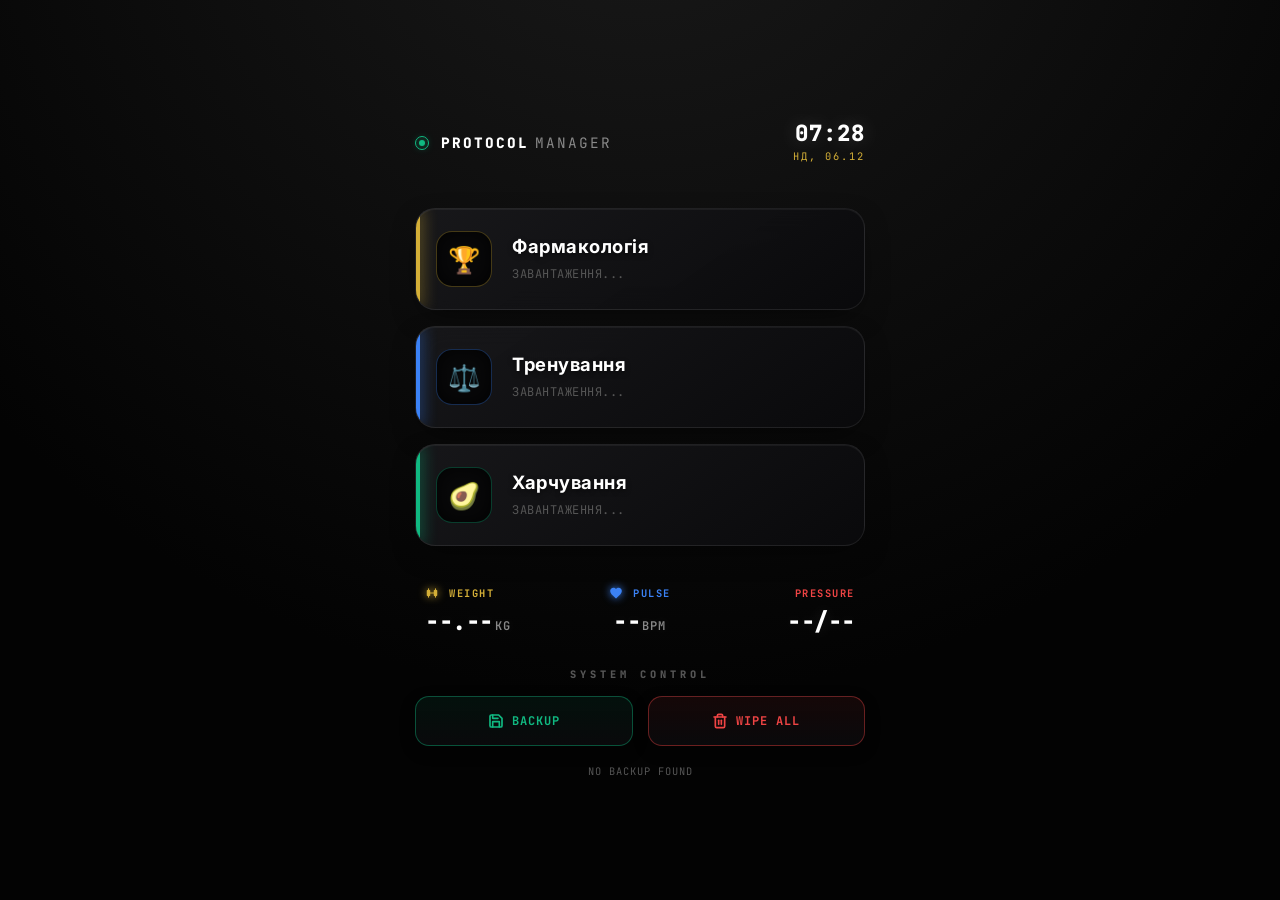
==== index.html @ d2112adf "Update index.html" ====
<!DOCTYPE html>
<html lang="uk">
<head>
    <meta charset="UTF-8">
    <meta name="viewport" content="width=device-width, initial-scale=1.0, maximum-scale=1.0, user-scalable=no">
    <title>PROTOCOL MANAGER</title>
    
    <meta name="apple-mobile-web-app-capable" content="yes">
    <meta name="apple-mobile-web-app-status-bar-style" content="black-translucent">
    
    <link rel="apple-touch-icon" href="icon.png">
    <link rel="manifest" href="manifest.json">
    
    <link rel="stylesheet" href="assets/style.css">

    <style>
        @import url('https://fonts.googleapis.com/css2?family=Inter:wght@400;500;600;700;800&family=JetBrains+Mono:wght@400;500;700;800&display=swap');

        /* РІДНІ СТИЛІ ХАБУ */
        :root { 
            --bg: #030303; 
            --card-bg: rgba(18, 18, 20, 0.8); 
            --border: rgba(255, 255, 255, 0.08); 
            --gold: #d4af37; 
            --blue: #3b82f6; 
            --green: #10b981; 
            --red: #ef4444;
            --text-main: #ffffff; 
            --text-dim: #888888; 
            --text-dark: #555555;
        }
        
        * { box-sizing: border-box; -webkit-user-select: none; user-select: none; -webkit-tap-highlight-color: transparent; }

        body { 
            background-color: var(--bg);
            background-image: 
                radial-gradient(circle at 50% -20%, #1a1a1a 0%, #030303 70%),
                linear-gradient(rgba(255,255,255,0.015) 1px, transparent 1px),
                linear-gradient(90deg, rgba(255,255,255,0.015) 1px, transparent 1px);
            background-size: 100% 100%, 25px 25px, 25px 25px;
            background-position: center top;
            color: var(--text-main); 
            font-family: 'Inter', -apple-system, sans-serif;
            margin: 0; padding: 20px 15px; 
            min-height: 100vh; 
            display: flex; flex-direction: column; align-items: center; justify-content: center;
            overflow-x: hidden;
            -webkit-font-smoothing: antialiased; 
            -moz-osx-font-smoothing: grayscale;
        }

        .hub-container { 
            width: 100%; max-width: 450px; 
            display: flex; flex-direction: column;
            margin: auto 0; 
        }
        
        header { 
            display: flex; justify-content: space-between; align-items: center;
            width: 100%; padding-bottom: 10px; margin-bottom: 35px;
            animation: slideDown 0.6s cubic-bezier(0.2, 0.8, 0.2, 1);
        }

        .sys-status-left { display: flex; align-items: center; gap: 12px; }

        .status-indicator { position: relative; display: flex; align-items: center; justify-content: center; width: 14px; height: 14px; }
        .status-dot { width: 6px; height: 6px; background-color: var(--green); border-radius: 50%; box-shadow: 0 0 8px var(--green); position: relative; z-index: 2; }
        .status-ring { position: absolute; width: 100%; height: 100%; border: 1px solid var(--green); border-radius: 50%; animation: radarPulse 2.5s infinite cubic-bezier(0.25, 1, 0.5, 1); }

        .brand-title { font-family: 'JetBrains Mono', monospace; font-size: 0.9rem; color: #fff; letter-spacing: 2px; font-weight: 800; text-transform: uppercase; display: flex; align-items: center; }
        .brand-title span { font-weight: 400; color: var(--text-dim); margin-left: 6px; }

        .sys-status-right { text-align: right; font-family: 'JetBrains Mono', monospace; }
        .sys-time { font-size: 1.4rem; font-weight: 800; color: #fff; letter-spacing: 1px; line-height: 1; text-shadow: 0 0 20px rgba(255,255,255,0.2); }
        .sys-date { font-size: 0.65rem; color: var(--gold); letter-spacing: 2px; text-transform: uppercase; margin-top: 5px; }

        .nav-grid { display: flex; flex-direction: column; gap: 16px; width: 100%; }
        
        .smart-card {
            background: linear-gradient(145deg, rgba(25, 25, 28, 0.9) 0%, rgba(10, 10, 12, 0.95) 100%);
            backdrop-filter: blur(12px); -webkit-backdrop-filter: blur(12px);
            border: 1px solid var(--border); border-radius: 20px; padding: 22px 20px;
            text-decoration: none; display: flex; align-items: center; gap: 20px;
            position: relative; overflow: hidden;
            transition: transform 0.2s cubic-bezier(0.4, 0, 0.2, 1), box-shadow 0.3s ease, border-color 0.3s ease;
            animation: fadeInUp 0.6s ease backwards;
            box-shadow: 0 10px 30px -10px rgba(0,0,0,0.6), inset 0 1px 0 rgba(255,255,255,0.05);
        }

        .smart-card::before { content: ''; position: absolute; top: 0; left: 0; width: 4px; height: 100%; background: #333; transition: 0.3s; }
        .card-pharm::before { background: var(--gold); box-shadow: 0 0 15px var(--gold); }
        .card-train::before { background: var(--blue); box-shadow: 0 0 15px var(--blue); }
        .card-nutri::before { background: var(--green); box-shadow: 0 0 15px var(--green); }

        .smart-card:nth-child(1) { animation-delay: 0.1s; }
        .smart-card:nth-child(2) { animation-delay: 0.2s; }
        .smart-card:nth-child(3) { animation-delay: 0.3s; }

        .icon-box { 
            width: 56px; height: 56px; border-radius: 16px; flex-shrink: 0;
            display: flex; align-items: center; justify-content: center; 
            font-size: 26px; border: 1px solid rgba(255,255,255,0.08);
            transition: all 0.3s ease; box-shadow: inset 0 0 20px rgba(0,0,0,0.8); background: rgba(0,0,0,0.6);
        }
        
        .card-pharm .icon-box { color: var(--gold); border-color: rgba(212,175,55,0.3); }
        .card-train .icon-box { color: var(--blue); border-color: rgba(59,130,246,0.3); }
        .card-nutri .icon-box { color: var(--green); border-color: rgba(16,185,129,0.3); }

        @media (hover: hover) {
            .card-pharm:hover { background: linear-gradient(145deg, rgba(212,175,55,0.15) 0%, rgba(10,10,12,0.95) 100%); border-color: rgba(212,175,55,0.4); transform: translateY(-3px); box-shadow: 0 12px 35px rgba(212,175,55,0.15); }
            .card-train:hover { background: linear-gradient(145deg, rgba(59,130,246,0.15) 0%, rgba(10,10,12,0.95) 100%); border-color: rgba(59,130,246,0.4); transform: translateY(-3px); box-shadow: 0 12px 35px rgba(59,130,246,0.15); }
            .card-nutri:hover { background: linear-gradient(145deg, rgba(16,185,129,0.15) 0%, rgba(10,10,12,0.95) 100%); border-color: rgba(16,185,129,0.4); transform: translateY(-3px); box-shadow: 0 12px 35px rgba(16,185,129,0.15); }
        }
        
        .card-pharm:active { background: linear-gradient(145deg, rgba(212,175,55,0.2) 0%, rgba(20,20,22,0.95) 100%); border-color: var(--gold); transform: scale(0.96); transition: transform 0.05s ease; }
        .card-train:active { background: linear-gradient(145deg, rgba(59,130,246,0.2) 0%, rgba(20,20,22,0.95) 100%); border-color: var(--blue); transform: scale(0.96); transition: transform 0.05s ease; }
        .card-nutri:active { background: linear-gradient(145deg, rgba(16,185,129,0.2) 0%, rgba(20,20,22,0.95) 100%); border-color: var(--green); transform: scale(0.96); transition: transform 0.05s ease; }
        .smart-card:active .icon-box { transform: scale(0.9) rotate(-5deg); box-shadow: 0 0 20px currentColor; }
        
        .info { flex-grow: 1; }
        .info h3 { margin: 0; font-size: 1.15rem; color: #fff; letter-spacing: 0.5px; font-weight: 700; text-shadow: 0 2px 5px rgba(0,0,0,0.5); }
        
        .info-data { margin-top: 8px; font-family: 'JetBrains Mono', monospace; font-size: 0.75rem; color: var(--text-dim); letter-spacing: 0.5px; line-height: 1.5; display: flex; flex-direction: column; gap: 5px; }
        .data-row { display: flex; align-items: center; gap: 8px; }
        .data-hl { color: #fff; font-weight: 700; }
        .data-lbl { color: var(--text-dark); }

        .bottom-wrapper { margin-top: 40px; width: 100%; animation: fadeIn 1s ease 0.5s backwards; }

        .vitals-strip { display: flex; justify-content: space-between; margin-bottom: 30px; padding: 0 10px; }
        .v-item { display: flex; flex-direction: column; gap: 4px; position: relative; z-index: 2; }
        .v-item.right { text-align: right; align-items: flex-end; }
        
        .v-label { font-family: 'JetBrains Mono', monospace; font-size: 0.65rem; color: var(--text-dim); letter-spacing: 1.5px; font-weight: 700; display: flex; align-items: center; gap: 6px; }
        
        .ecg-svg { width: 32px; height: 12px; stroke: var(--red); fill: none; stroke-width: 2.5; stroke-linecap: round; stroke-linejoin: round; filter: drop-shadow(0 0 4px rgba(239,68,68,0.6)); }
        .ecg-line { stroke-dasharray: 90; stroke-dashoffset: 90; animation: ecgDraw 2s infinite linear; }

        .v-val { font-family: 'JetBrains Mono', monospace; font-size: 1.5rem; color: #fff; font-weight: 800; letter-spacing: -0.5px; text-shadow: 0 0 15px rgba(255,255,255,0.15); margin-top: 2px; }
        .v-val span { font-size: 0.75rem; color: var(--text-dim); font-weight: 600; letter-spacing: 1px; margin-left: 2px;}

        .sys-control-title { text-align: center; color: #555; font-family: 'JetBrains Mono', monospace; font-size: 0.65rem; letter-spacing: 4px; margin-bottom: 15px; font-weight: 800; }

        .controls-grid { display: grid; grid-template-columns: 1fr 1fr; gap: 15px; }
        
        .ctrl-btn {
            background: linear-gradient(to bottom, rgba(25, 25, 28, 0.9), rgba(15, 15, 17, 0.95)); 
            border: 1px solid rgba(255,255,255,0.05); padding: 16px; border-radius: 14px;
            font-size: 0.75rem; cursor: pointer; font-family: 'JetBrains Mono', monospace; font-weight: 700;
            transition: all 0.2s cubic-bezier(0.4, 0, 0.2, 1); display: flex; align-items: center; justify-content: center; gap: 8px;
            letter-spacing: 1px; box-shadow: 0 5px 15px rgba(0,0,0,0.3);
        }

        /* Чіткі контури для кнопок Хабу на мобільних пристроях */
        .btn-save { 
            color: var(--green); 
            border-color: rgba(16, 185, 129, 0.4); /* Більш яскрава рамка */
            background: linear-gradient(to bottom, rgba(16, 185, 129, 0.08), rgba(10, 10, 12, 0.95)); 
        }
        .btn-reset { 
            color: var(--red); 
            border-color: rgba(239, 68, 68, 0.4); 
            background: linear-gradient(to bottom, rgba(239, 68, 68, 0.08), rgba(10, 10, 12, 0.95)); 
        }
        @media (hover: hover) {
            .btn-save:hover { border-color: var(--green); background: linear-gradient(to bottom, rgba(16, 185, 129, 0.15), rgba(15, 15, 17, 0.95)); box-shadow: 0 5px 20px rgba(16, 185, 129, 0.2); }
            .btn-reset:hover { border-color: var(--red); background: linear-gradient(to bottom, rgba(239, 68, 68, 0.15), rgba(15, 15, 17, 0.95)); box-shadow: 0 5px 20px rgba(239, 68, 68, 0.2); }
        }
        
        .btn-save:active { border-color: var(--green); background: rgba(16, 185, 129, 0.2); transform: scale(0.93); transition: transform 0.05s ease; }
        .btn-reset:active { border-color: var(--red); background: rgba(239, 68, 68, 0.2); transform: scale(0.93); transition: transform 0.05s ease; }

        .last-backup { margin-top: 18px; text-align: center; font-family: 'JetBrains Mono', monospace; font-size: 0.65rem; color: var(--text-dark); letter-spacing: 1px; }

        /* ВІЗУАЛЬНІ АНІМАЦІЇ ДЛЯ ХАБУ */
        @keyframes ecgDraw { 0% { stroke-dashoffset: 90; } 40% { stroke-dashoffset: 0; } 100% { stroke-dashoffset: -90; } }
        @keyframes radarPulse { 0% { transform: scale(0.5); opacity: 1; } 100% { transform: scale(2.5); opacity: 0; } }
        @keyframes slideDown { from { transform: translateY(-15px); opacity: 0; } to { transform: translateY(0); opacity: 1; } }
        @keyframes fadeInUp { from { transform: translateY(20px); opacity: 0; } to { transform: translateY(0); opacity: 1; } }
        @keyframes fadeIn { from { opacity: 0; } to { opacity: 1; } }
        @keyframes pulseBeat { 0% { transform: scale(0.8); opacity: 0.8; } 50% { transform: scale(1.1); opacity: 1; } 100% { transform: scale(0.8); opacity: 0.8; } }
        @keyframes levitate { 0%, 100% { transform: translateY(0); } 50% { transform: translateY(-3px); } }
        
        .anim-heart { animation: pulseBeat 1.2s infinite cubic-bezier(0.2, 0.8, 0.2, 1); transform-origin: center; }
        .anim-weight { animation: levitate 2s infinite ease-in-out; }
        
        /* Приховуємо глобальне меню (зірку) на головній сторінці */
        #sys-fab { display: none !important; }

        
    </style>
</head>
<body ontouchstart="">
    <div class="hub-container">
        
        <header>
            <div class="sys-status-left">
                <div class="status-indicator">
                    <div class="status-ring"></div>
                    <div class="status-dot"></div>
                </div>
                <div class="brand-title">PROTOCOL<span>MANAGER</span></div>
            </div>
            <div class="sys-status-right">
                <div class="sys-time" id="clock-time">00:00</div>
                <div class="sys-date" id="clock-date">-- --</div>
            </div>
        </header>

        <div class="nav-grid">
            <a href="pharm.html" class="smart-card card-pharm">
                <div class="icon-box">🏆</div>
                <div class="info">
                    <h3>Фармакологія</h3>
                    <div class="info-data" id="data-pharm">
                        <span class="data-lbl">ЗАВАНТАЖЕННЯ...</span>
                    </div>
                </div>
            </a>
            
            <a href="training.html" class="smart-card card-train">
                <div class="icon-box">⚖️</div>
                <div class="info">
                    <h3>Тренування</h3>
                    <div class="info-data" id="data-train">
                        <span class="data-lbl">ЗАВАНТАЖЕННЯ...</span>
                    </div>
                </div>
            </a>
            
            <a href="nutrition.html" class="smart-card card-nutri">
                <div class="icon-box">🥑</div>
                <div class="info">
                    <h3>Харчування</h3>
                    <div class="info-data" id="data-nutri">
                        <span class="data-lbl">ЗАВАНТАЖЕННЯ...</span>
                    </div>
                </div>
            </a>
        </div>
        
        <div class="bottom-wrapper">
            
            <div class="vitals-strip" style="display: grid; grid-template-columns: 1fr 1fr 1fr; align-items: end;">
                <div class="v-item" style="text-align: left; align-items: flex-start;">
                    <span class="v-label" style="color: var(--gold);">
                        <svg viewBox="0 0 24 24" width="14" height="14" stroke="currentColor" stroke-width="2" fill="none" class="anim-weight" style="margin-right: 4px; filter: drop-shadow(0 0 4px var(--gold));">
                            <path d="M6 5v14M18 5v14M4 8h4v8H4zM16 8h4v8h-4zM8 12h8" stroke-linecap="round" stroke-linejoin="round"/>
                        </svg>
                        WEIGHT
                    </span>
                    <span class="v-val" id="vital-weight">--.--<span>KG</span></span>
                </div>
                
                <div class="v-item" style="text-align: center; align-items: center;">
                    <span class="v-label" style="color: var(--blue);">
                        <svg viewBox="0 0 24 24" width="14" height="14" fill="currentColor" class="anim-heart" style="margin-right: 4px; filter: drop-shadow(0 0 4px var(--blue));">
                            <path d="M12 21.35l-1.45-1.32C5.4 15.36 2 12.28 2 8.5 2 5.42 4.42 3 7.5 3c1.74 0 3.41.81 4.5 2.09C13.09 3.81 14.76 3 16.5 3 19.58 3 22 5.42 22 8.5c0 3.78-3.4 6.86-8.55 11.54L12 21.35z"/>
                        </svg>
                        PULSE
                    </span>
                    <span class="v-val" id="vital-hr">--<span>BPM</span></span>
                </div>

                <div class="v-item right" style="text-align: right; align-items: flex-end;">
                    <span class="v-label" style="color: var(--red);">
                        <svg viewBox="0 0 50 20" class="ecg-svg" style="width: 24px; height: 10px; margin-right: 4px;">
                            <path class="ecg-line" d="M 0,10 L 12,10 L 16,3 L 22,17 L 26,10 L 50,10" />
                        </svg>
                        PRESSURE
                    </span>
                    <span class="v-val" id="vital-bp">--/--</span>
                </div>
            </div>

            <div class="sys-control-title">SYSTEM CONTROL</div>

            <div class="controls-grid">
                <button onclick="CreateRestorePoint()" class="ctrl-btn btn-save">
                    <svg width="16" height="16" viewBox="0 0 24 24" fill="none" stroke="currentColor" stroke-width="2.5" stroke-linecap="round" stroke-linejoin="round"><path d="M19 21H5a2 2 0 0 1-2-2V5a2 2 0 0 1 2-2h11l5 5v11a2 2 0 0 1-2 2z"></path><polyline points="17 21 17 13 7 13 7 21"></polyline><polyline points="7 3 7 8 15 8"></polyline></svg>
                    BACKUP
                </button>
                <button onclick="SystemReset()" class="ctrl-btn btn-reset">
                    <svg width="16" height="16" viewBox="0 0 24 24" fill="none" stroke="currentColor" stroke-width="2.5" stroke-linecap="round" stroke-linejoin="round"><path d="M3 6h18"></path><path d="M19 6v14a2 2 0 0 1-2 2H7a2 2 0 0 1-2-2V6m3 0V4a2 2 0 0 1 2-2h4a2 2 0 0 1 2 2v2"></path><line x1="10" y1="11" x2="10" y2="17"></line><line x1="14" y1="11" x2="14" y2="17"></line></svg>
                    WIPE ALL
                </button>
            </div>
            
            <div id="last-backup" class="last-backup">NO BACKUP FOUND</div>
        </div>
    </div>

    <script src="assets/js/utils.js"></script>
    <script src="assets/js/common.js"></script>

<script>
        function updateClock() {
            const now = new Date();
            document.getElementById('clock-time').innerText = now.toLocaleTimeString('uk-UA', {hour:'2-digit', minute:'2-digit'});
            document.getElementById('clock-date').innerText = now.toLocaleDateString('uk-UA', {weekday:'short', day:'2-digit', month:'2-digit'});
        }
        setInterval(updateClock, 1000); 

        function getDayMacros(day, bank) {
            let p=0, f=0, c=0, kcal=0;
            if (day && day.meals) {
                day.meals.forEach(m => {
                    if (m.foods) {
                        m.foods.forEach(item => {
                            const ref = bank[item.n];
                            if (ref) {
                                const ratio = ref.unit ? parseFloat(item.w) : parseFloat(item.w) / 100;
                                p += (parseFloat(ref.p)||0) * ratio; f += (parseFloat(ref.f)||0) * ratio;
                                c += (parseFloat(ref.c)||0) * ratio; kcal += (parseFloat(ref.k)||0) * ratio;
                            } else {
                                p += parseFloat(item.p)||0; f += parseFloat(item.f)||0; c += parseFloat(item.c)||0; kcal += parseFloat(item.k)||0;
                            }
                        });
                    }
                });
            }
            return { p: Math.round(p), f: Math.round(f), c: Math.round(c), kcal: Math.round(kcal) };
        }

        async function populateSmartCards() {
            // ДОДАНО: Спочатку підключаємося до нової бази IndexedDB
            if (typeof Utils.initDB === 'function') await Utils.initDB();

            // 1. Фармакологія
            try {
                // ВИПРАВЛЕНО: Використовуємо loadAsync замість load
                const ph = (typeof Utils.loadAsync === 'function') ? await Utils.loadAsync('gold_protocol', null) : Utils.load('gold_protocol', null);
                const el = document.getElementById('data-pharm');
                if (ph && ph.schedule && ph.startDate) {
                    const startDate = new Date(ph.startDate); const now = new Date();
                    const day = startDate.getDay(); const diff = startDate.getDate() - day + (day === 0 ? -6 : 1);
                    const startMonday = new Date(startDate.setDate(diff)); startMonday.setHours(0,0,0,0);
                    const diffTime = now.getTime() - startMonday.getTime();
                    let currentWeek = Math.floor(diffTime / (1000 * 60 * 60 * 24 * 7)) + 1;
                    const maxW = Math.max(...Object.keys(ph.schedule).map(Number));
                    if (currentWeek < 1) currentWeek = 1; if (currentWeek > maxW) currentWeek = maxW;
                    let phaseTitle = "Курс";
                    if (ph.phases) {
                        const currentPhase = ph.phases.find(p => p.weeks.includes(currentWeek));
                        if (currentPhase) phaseTitle = currentPhase.title;
                    }
                    if(el) el.innerHTML = `<div class="data-row"><span class="data-lbl">ФАЗА:</span> <span class="data-hl" style="color:var(--gold)">${phaseTitle.toUpperCase()}</span></div><div class="data-row"><span class="data-lbl">ТИЖДЕНЬ:</span> <span class="data-hl">${currentWeek}</span></div>`;
                } else if (el) {
                    el.innerHTML = `<span class="data-lbl">НЕМАЄ ДАНИХ</span>`;
                }
            } catch(e){ console.error(e); }

            // 2. Життєві показники (залишається як було, бо GlobalVitals працює з LocalStorage)
            try {
                const vitalsData = await GlobalVitals.getAll();
                if (vitalsData && Object.keys(vitalsData).length > 0) {
                    let latestW = "--.--<span>KG</span>", latestBP = "--/--", latestHR = "--";
                    const dates = Object.keys(vitalsData).sort((a, b) => new Date(b) - new Date(a));
                    for (let d of dates) {
                        const v = vitalsData[d];
                        if (v.w && latestW.includes("--")) latestW = v.w + "<span>KG</span>";
                        if (v.bp && latestBP === "--/--") latestBP = v.bp;
                        if (v.hr && latestHR === "--") latestHR = v.hr;
                        if (!latestW.includes("--") && latestBP !== "--/--" && latestHR !== "--") break;
                    }
                    const weightEl = document.getElementById('vital-weight');
                    const bpEl = document.getElementById('vital-bp');
                    const hrEl = document.getElementById('vital-hr');
                    if (weightEl) weightEl.innerHTML = latestW;
                    if (bpEl) bpEl.innerHTML = latestBP;
                    if (hrEl && latestHR !== "--") hrEl.innerHTML = latestHR + "<span>BPM</span>";
                }
            } catch(e) { console.error(e); }

            // 3. Тренування
            try {
                // ВИПРАВЛЕНО: Використовуємо loadAsync замість load
                const tr = (typeof Utils.loadAsync === 'function') ? await Utils.loadAsync('training_protocol', null) : Utils.load('training_protocol', null);
                const el = document.getElementById('data-train');
                if (tr && tr.weeks && tr.weeks.length > 0) {
                    const lastWeek = tr.weeks[tr.weeks.length - 1]; 
                    const progName = tr.currentProgram === 'arms' ? 'РУКИ' : 'ЗБАЛАНСОВАНА';
                    const typeName = lastWeek.type === 'mass' ? 'МАСА' : 'СУШКА';
                    if(el) el.innerHTML = `<div class="data-row"><span class="data-lbl">ПЛАН:</span> <span class="data-hl" style="color:var(--blue)">${progName}</span></div><div class="data-row"><span class="data-lbl">ЕТАП:</span> <span class="data-hl">${typeName} (W${lastWeek.num})</span></div>`;
                } else if (el) {
                    el.innerHTML = `<span class="data-lbl">НЕМАЄ ДАНИХ</span>`;
                }
            } catch(e){}

            // 4. Харчування
            try {
                // ВИПРАВЛЕНО: Використовуємо loadAsync замість load
                const nu = (typeof Utils.loadAsync === 'function') ? await Utils.loadAsync('protocol_sys_plus_days', null) : Utils.load('protocol_sys_plus_days', null);
                const el = document.getElementById('data-nutri');
                if (nu && nu.days && nu.days.length > 0) {
                    const bank = nu.bank || {}; 
                    let htmlContent = '';
                    
                    let trainDay = null;
                    let restDay = null;

                    if (nu.hub) {
                        trainDay = nu.days.find(d => d.id === nu.hub.train);
                        restDay = nu.days.find(d => d.id === nu.hub.rest);
                    }

                    if (!trainDay && (!nu.hub || !nu.hub.train)) {
                        const findDay = (keywords) => nu.days.find(d => keywords.some(kw => d.name.toLowerCase().includes(kw)));
                        trainDay = findDay(['трен', 'train', 'робоч', 'важк']) || nu.days[0];
                    }
                    if (!restDay && (!nu.hub || !nu.hub.rest)) {
                        const findDay = (keywords) => nu.days.find(d => keywords.some(kw => d.name.toLowerCase().includes(kw)));
                        restDay = findDay(['відпоч', 'рест', 'rest', 'off', 'вихідн']) || (nu.days.length > 1 ? nu.days[1] : null);
                        
                        if (restDay && trainDay && trainDay.id === restDay.id && nu.days.length > 1) {
                            restDay = nu.days.find(d => d.id !== trainDay.id);
                        }
                    }

                    if (trainDay) {
                        const d1 = getDayMacros(trainDay, bank);
                        if(d1.kcal > 0) htmlContent += `<div class="data-row"><span class="data-lbl" style="color:var(--green)">[T]</span> <span class="data-hl">${d1.kcal}</span> <span class="data-lbl">KCAL</span> <span class="data-lbl" style="margin-left:auto">Б${d1.p} Ж${d1.f} В${d1.c}</span></div>`;
                    }
                    if (restDay) {
                        const d2 = getDayMacros(restDay, bank);
                        if(d2.kcal > 0) htmlContent += `<div class="data-row"><span class="data-lbl" style="color:var(--green)">[R]</span> <span class="data-hl">${d2.kcal}</span> <span class="data-lbl">KCAL</span> <span class="data-lbl" style="margin-left:auto">Б${d2.p} Ж${d2.f} В${d2.c}</span></div>`;
                    }
                    
                    if(el) {
                        if (htmlContent !== '') el.innerHTML = htmlContent;
                        else el.innerHTML = `<span class="data-lbl">РАЦІОН ПОРОЖНІЙ</span>`;
                    }
                } else if (el) {
                    el.innerHTML = `<span class="data-lbl">НЕМАЄ ДАНИХ</span>`;
                }
            } catch(e){ console.error(e); }
        }

        // Список ключів для повного бекапу системи
        const APP_KEYS = ['gold_protocol', 'training_protocol', 'protocol_sys_plus_days', 'protocol_global_vitals'];

        async function CreateRestorePoint() {
            const msg = `Створити ФІЗИЧНУ резервну копію (Export)?<br><br>
                         <span style="display:block; border-left: 2px solid var(--gold); padding-left: 10px; margin-top: 10px; text-align: left; font-size: 0.85rem; color: var(--text-dim);">
                            Усі дані (тренування, фарма, харчування, вітали) будуть зібрані в один файл.
                         </span>`;
            const confirmed = await Modal.confirm(msg, "ЕКСПОРТ БАЗИ ДАНИХ", "gold");
            if(!confirmed) return; 

            let fullBackup = {
                timestamp: new Date().toISOString(),
                device_info: navigator.userAgent,
                data: {}
            };

            let hasData = false;

            // Підключаємося до бази перед зчитуванням
            if (typeof Utils.initDB === 'function') await Utils.initDB();

            for (const k of APP_KEYS) {
                        if (imported.data[k]) {
                            // КРИТИЧНИЙ ФІКС: Вітали завжди повертаємо в швидкий LocalStorage
                            if (k === 'protocol_global_vitals') {
                                Utils.save(k, imported.data[k]);
                            } 
                            // Все інше (важкі масиви) - в IndexedDB
                            else if (typeof Utils.saveAsync === 'function') {
                                await Utils.saveAsync(k, imported.data[k]);
                            } else {
                                Utils.save(k, imported.data[k]); 
                            }
                        }
                    }

            if(!hasData) {
                await Modal.alert("Система порожня. Немає даних для експорту.", "ПОМИЛКА", "gold");
                return;
            }

            const dateStr = new Date().toLocaleDateString('uk-UA').replace(/\./g, '_');
            const filename = `PROTOCOL_OS_FULL_BACKUP_${dateStr}.json`;

            const blob = new Blob([JSON.stringify(fullBackup, null, 2)], { type: 'application/json' });
            const url = URL.createObjectURL(blob);
            const a = document.createElement('a');
            a.style.display = 'none';
            a.href = url; a.download = filename; 
            document.body.appendChild(a);
            a.click();
            
            setTimeout(() => {
                document.body.removeChild(a);
                URL.revokeObjectURL(url);
            }, 150);

            localStorage.setItem('backup_timestamp', new Date().toLocaleString('uk-UA'));
            updateBackupLabel();
            
            await Modal.alert("Бекап створено успішно!", "ГОТОВО", "green");
        }

        async function HandleRestore(inputElement) {
            const file = inputElement.files[0];
            if (!file) return;
            const reader = new FileReader();
            reader.onload = async (event) => {
                try {
                    const imported = JSON.parse(event.target.result);
                    if (!imported.data) throw new Error("Невірний формат бекапу.");
                    
                    if (typeof Utils.initDB === 'function') await Utils.initDB();
                    
                    for (const k of APP_KEYS) {
                        if (imported.data[k]) {
                            // КРИТИЧНИЙ ФІКС: Пишемо асинхронно у правильне сховище
                            if (typeof Utils.saveAsync === 'function') {
                                await Utils.saveAsync(k, imported.data[k]);
                            } else {
                                Utils.save(k, imported.data[k]); 
                            }
                        }
                    }
                    await Modal.alert("Дані успішно відновлені!", "ВІДНОВЛЕНО", "green");
                    location.reload();
                } catch (err) {
                    await Modal.alert("Помилка файлу: " + err.message, "ПОМИЛКА", "red");
                }
            };
            reader.readAsText(file);
            inputElement.value = ''; 
        }

        async function SystemReset() {
            const promptText = `
                <div style="margin-bottom: 18px; font-weight: 500; font-size: 1.05rem;">Оберіть дію:</div>
                <div style="display: flex; flex-direction: column; gap: 10px;">
                    <button onclick="document.getElementById('sys-restore-file').click(); Modal.handleCancel();" style="background: rgba(212,175,55,0.1); border: 1px solid var(--gold); color: var(--gold); padding: 12px; border-radius: 8px; font-weight: 800; cursor: pointer; text-transform: uppercase;">📥 ІМПОРТ З ФАЙЛУ (.json)</button>
                    <button onclick="Modal.handleOK()" style="background: rgba(239,68,68,0.1); border: 1px solid var(--red); color: var(--red); padding: 12px; border-radius: 8px; font-weight: 800; cursor: pointer; text-transform: uppercase;">🗑 ВИДАЛИТИ ВСІ ДАНІ</button>
                </div>
            `;
            
            const confirmedWipe = await Modal.confirm(promptText, "СИСТЕМНИЙ ЗАПИТ", "red");
            
            if (confirmedWipe) {
                if (await Modal.confirm("ОСТАТОЧНЕ ВИДАЛЕННЯ.<br><br><span style='color:var(--red); font-weight:bold'>Це неможливо скасувати.</span><br>Ви впевнені?", "⚠ WIPE ALL ⚠", "red")) {
                    FullWipe();
                }
            }
        }

        async function FullWipe() { 
            localStorage.clear(); 
            // Видаляємо всі бази даних (і нову загальну, і стару для фото)
            try { indexedDB.deleteDatabase('ProtocolCoreDB'); } catch(e) {} 
            try { indexedDB.deleteDatabase('GoldProtocolDB'); } catch(e) {}
            location.reload(); 
        }
        window.onload = () => {
            updateClock();
            updateBackupLabel();
            populateSmartCards(); 
        };
    </script>
    <input type="file" id="sys-restore-file" accept=".json" style="display:none" onchange="HandleRestore(this)">
</body>
</html>
---- assets/style.css ----
/* =========================================
   PROTOCOL OS - GLOBAL STYLES
   ========================================= */

@import url('https://fonts.googleapis.com/css2?family=Inter:wght@400;500;600;700;800&family=JetBrains+Mono:wght@400;500;700;800&display=swap');

:root { 
    --bg: #030303; 
    --card-bg: rgba(18, 18, 20, 0.8); 
    --border: rgba(255, 255, 255, 0.08); 
    --gold: #d4af37; 
    --blue: #3b82f6; 
    --green: #10b981; 
    --red: #ef4444;
    --text-main: #ffffff; 
    --text-dim: #888888; 
    --text-dark: #555555;
    --theme: var(--gold); /* Запасний колір, якщо не вказано */
}

* { 
    box-sizing: border-box; 
    -webkit-user-select: none; 
    -moz-user-select: none; 
    user-select: none; 
    -webkit-tap-highlight-color: transparent; 
    outline: none; 
}

input, textarea, [contenteditable] {
    -webkit-user-select: text;
    -moz-user-select: text;
    user-select: text;
    cursor: text;
}

/* ГЛОБАЛЬНИЙ ФОН (Кіберпанк-сітка) */
body { 
    background-color: var(--bg);
    background-image: 
        radial-gradient(circle at 50% -20%, #1a1a1a 0%, #030303 70%),
        linear-gradient(rgba(255,255,255,0.015) 1px, transparent 1px),
        linear-gradient(90deg, rgba(255,255,255,0.015) 1px, transparent 1px);
    background-size: 100% 100%, 25px 25px, 25px 25px;
    background-position: center top;
    background-attachment: fixed;
    color: var(--text-main); 
    font-family: 'Inter', -apple-system, sans-serif;
    margin: 0; padding: 0; 
    min-height: 100vh; /* Фолбек для старих браузерів */
    min-height: 100dvh; /* ВАЖЛИВО: Динамічна висота для iOS */
    overflow-x: hidden; 
    -webkit-font-smoothing: antialiased; 
    -moz-osx-font-smoothing: grayscale;
}

/* Скролбар */
::-webkit-scrollbar { width: 6px; height: 6px; }
::-webkit-scrollbar-track { background: var(--bg); }
::-webkit-scrollbar-thumb { background: #333; border-radius: 3px; }
::-webkit-scrollbar-thumb:hover { background: var(--theme); }

/* =========================================
   GLOBAL SYSTEM MENU (FAB)
   ========================================= */
#sys-fab {
    position: fixed; bottom: 90px; right: 20px;
    width: 50px; height: 50px; background: rgba(15, 15, 15, 0.8);
    border: 1px solid rgba(255,255,255,0.1); border-radius: 50%;
    color: #fff; display: flex; align-items: center; justify-content: center;
    font-size: 30px; cursor: pointer; z-index: 9000;
    line-height: 1; padding-bottom: 4px;
    box-shadow: 0 5px 20px rgba(0,0,0,0.8);
    backdrop-filter: blur(5px);
}

#sys-overlay {
    position: fixed; top: 0; left: 0; width: 100%; height: 100%;
    background: rgba(0,0,0,0.85); backdrop-filter: blur(8px);
    z-index: 9999; display: none; align-items: flex-end; justify-content: center;
    opacity: 0; transition: opacity 0.3s;
}
#sys-overlay.open { display: flex; opacity: 1; }

.sys-panel {
    width: 100%; max-width: 500px; background: #0a0a0c;
    border-top: 1px solid #333; border-radius: 24px 24px 0 0;
    padding: 25px; transform: translateY(100%); transition: transform 0.3s cubic-bezier(0.16, 1, 0.3, 1);
    padding-bottom: 50px;
    box-shadow: 0 -10px 40px rgba(0,0,0,0.8);
}
#sys-overlay.open .sys-panel { transform: translateY(0); }

.sys-header { 
    display: flex; justify-content: space-between; align-items: center; 
    margin-bottom: 25px; color: var(--text-dim); 
    font-family: 'JetBrains Mono', monospace; font-size: 0.8rem; font-weight: 700; letter-spacing: 2px; 
}
.sys-close { font-size: 1.2rem; cursor: pointer; color: #fff; padding: 5px; }

.sys-grid { display: grid; grid-template-columns: repeat(4, 1fr); gap: 10px; }
.sys-card {
    background: linear-gradient(145deg, #1a1a1c 0%, #101012 100%); 
    border: 1px solid var(--border); border-radius: 16px;
    padding: 15px 5px; text-decoration: none; display: flex; flex-direction: column;
    align-items: center; gap: 8px;
    box-shadow: 0 4px 10px rgba(0,0,0,0.4);
}
.sys-icon { font-size: 1.8rem; text-shadow: 0 2px 5px rgba(0,0,0,0.5); }
.sys-card span { font-size: 0.65rem; color: #aaa; font-family: 'JetBrains Mono', monospace; font-weight: 700; letter-spacing: 0.5px;}

/* =========================================
   PROTOCOL MODAL OS (Глобальні вікна)
   ========================================= */
#protocol-modal-overlay {
    position: fixed; top: 0; left: 0; width: 100%; height: 100%;
    background: rgba(0, 0, 0, 0.8); backdrop-filter: blur(8px);
    z-index: 1000000 !important; /* <--- Змінено на 1000000 */
    display: none; 
    opacity: 0; transition: opacity 0.2s ease;
    align-items: center; justify-content: center;
}
#protocol-modal-overlay.active { display: flex; opacity: 1; }

#protocol-modal-box {
    background: linear-gradient(145deg, #101012 0%, #050505 100%);
    border: 1px solid var(--border); border-radius: 20px;
    width: 90%; max-width: 400px; padding: 25px;
    box-shadow: 0 20px 50px rgba(0,0,0,0.8), inset 0 1px 0 rgba(255,255,255,0.05);
    transform: scale(0.9); transition: transform 0.2s cubic-bezier(0.2, 0.8, 0.2, 1);
    text-align: center;
}
#protocol-modal-overlay.active #protocol-modal-box { transform: scale(1); }

#protocol-modal-box.theme-green { border-color: var(--green); box-shadow: 0 0 30px rgba(16,185,129,0.15); }
#protocol-modal-box.theme-gold { border-color: var(--gold); box-shadow: 0 0 30px rgba(212,175,55,0.15); }
#protocol-modal-box.theme-red { border-color: var(--red); box-shadow: 0 0 40px rgba(239,68,68,0.2); }

#protocol-modal-header {
    font-family: 'JetBrains Mono', monospace;
    font-size: 0.75rem; color: var(--text-dim); letter-spacing: 2px;
    text-transform: uppercase; margin-bottom: 18px; font-weight: 700;
}

#protocol-modal-body {
    font-family: 'Inter', sans-serif;
    font-size: 0.95rem; color: #e0e0e0; line-height: 1.6; margin-bottom: 25px;
    letter-spacing: 0.2px;
}

#protocol-modal-input-wrap { display: none; margin-top: 15px; }
#protocol-modal-input {
    width: 100%; background: #000; border: 1px solid #333; color: #fff;
    font-family: 'JetBrains Mono', monospace; font-size: 1rem;
    padding: 12px; border-radius: 12px; margin-top: 15px; text-align: center;
    outline: none; transition: 0.2s;
}
#protocol-modal-input:focus { border-color: var(--gold); box-shadow: 0 0 15px rgba(212,175,55,0.2); }

#protocol-modal-footer { display: grid; gap: 12px; }
#protocol-modal-footer.dual-btn { grid-template-columns: 1fr 1fr; }

/* Кнопки всередині модалки */
.modal-ctrl-btn {
    background: linear-gradient(to bottom, rgba(25, 25, 28, 0.9), rgba(15, 15, 17, 0.95)); 
    border: 1px solid rgba(255,255,255,0.05); 
    padding: 16px; border-radius: 14px;
    font-size: 0.75rem; cursor: pointer; 
    font-family: 'JetBrains Mono', monospace; font-weight: 700;
    display: flex; align-items: center; justify-content: center; gap: 8px;
    letter-spacing: 1px; color: var(--text-main);
    box-shadow: 0 5px 15px rgba(0,0,0,0.3);
}

/* --- ПРЕМІАЛЬНІ КНОПКИ ДЛЯ ВСІХ МОДАЛЬНИХ ВІКОН (Стиль Хабу) --- */
.modal-ctrl-btn.sys-save {
    color: var(--green) !important;
    border: 1px solid rgba(16, 185, 129, 0.4) !important;
    background: linear-gradient(to bottom, rgba(16, 185, 129, 0.08), rgba(10, 10, 12, 0.95)) !important;
    box-shadow: 0 4px 15px rgba(16, 185, 129, 0.1) !important;
    margin: 0 !important; border-radius: 14px !important;
}

.modal-ctrl-btn.sys-reset { 
    color: var(--red) !important; 
    border: 1px solid rgba(239, 68, 68, 0.4) !important; 
    background: linear-gradient(to bottom, rgba(239, 68, 68, 0.08), rgba(10, 10, 12, 0.95)) !important;
    box-shadow: 0 4px 15px rgba(239, 68, 68, 0.1) !important;
    text-shadow: none !important;
    margin: 0 !important; border-radius: 14px !important;
}
#modal-btn-cancel {
    background: linear-gradient(to bottom, rgba(40, 40, 45, 0.8), rgba(25, 25, 30, 0.9));
    border: 1px solid rgba(255, 255, 255, 0.1); color: #d1d1d1;
}

/* =========================================
   ДИНАМІКА КНОПОК ХАБУ ТА ВІКОН (РОЗДІЛЕНО ДЛЯ IOS ТА PC)
   ========================================= */
.sys-card, #sys-fab, .modal-ctrl-btn, #modal-btn-cancel {
    transition: all 0.2s ease !important;
}

/* 1. МОБІЛЬНІ ПРИСТРОЇ (Тільки при утриманні пальця, без залипання) */
.sys-card:active { transform: scale(0.95) !important; background: #222 !important; border-color: #555 !important; }
#sys-fab:active { transform: scale(0.9) !important; background: #222 !important; box-shadow: 0 0 15px rgba(212, 175, 55, 0.4) !important; }
.modal-ctrl-btn:active, #modal-btn-cancel:active { transform: scale(0.96) !important; filter: brightness(1.2) !important; }

/* 2. КОМП'ЮТЕР (Тільки при наведенні мишки) */
@media (hover: hover) {
    .sys-card:hover { background: #222 !important; border-color: #555 !important; transform: translateY(-2px); }
    #sys-fab:hover { background: #222 !important; box-shadow: 0 0 15px rgba(212, 175, 55, 0.4) !important; transform: scale(1.05); }
    
    /* Нейтральне виділення для Скасувати / звичайних ОК */
    .modal-ctrl-btn:hover { filter: brightness(1.2) !important; transform: translateY(-1px); }
    #modal-btn-cancel:hover { background: rgba(255, 255, 255, 0.05) !important; transform: translateY(-1px); }
    
    /* Підсвітка для ПК (Hover) */
    .modal-ctrl-btn.sys-save:hover {
        background: rgba(16, 185, 129, 0.15) !important;
        border-color: rgba(16, 185, 129, 0.6) !important;
        filter: none !important; transform: translateY(-1px);
    }
    .modal-ctrl-btn.sys-reset:hover {
        background: rgba(239, 68, 68, 0.15) !important;
        border-color: rgba(239, 68, 68, 0.6) !important;
        filter: none !important; transform: translateY(-1px);
    }
}

/* --- ФІКСИ ДЛЯ IOS ТА РОЗМІРІВ КНОПОК --- */
#protocol-modal-overlay, #sys-overlay { height: 100dvh !important; }
.modal-ctrl-btn { width: 100% !important; }

body {
    -webkit-touch-callout: none !important;
    -webkit-user-select: none !important;
    user-select: none !important;
}

/* ДОЗВІЛ ЛИШЕ ДЛЯ ПОЛІВ ВВОДУ */
input, textarea, [contenteditable="true"] {
    -webkit-touch-callout: default !important;
    -webkit-user-select: text !important;
    user-select: text !important;
    cursor: text !important;
}
/* Ефект для елемента, який зараз перетягують */
.sortable-ghost {
    opacity: 0.4;
    background: #000 !important;
    border: 1px dashed var(--theme) !important;
}
/* 1. Анімація стиснення під час утримання пальця (займає ~300мс) */
.day-tab {
    transition: transform 0.3s cubic-bezier(0.25, 1, 0.5, 1), background 0.3s, box-shadow 0.3s !important;
}

.day-tab:active {
    transform: scale(0.9) !important; /* Втискаємо елемент */
}

/* 2. Ефект "Відриву", коли 300мс пройшли і Sortable активувався */
.sortable-chosen-day {
    transform: scale(1.05) translateY(-4px) !important; /* Різко вистрибує */
    box-shadow: 0 12px 25px rgba(0, 0, 0, 0.7), 0 0 0 1px var(--theme) !important;
    background: #000 !important;
    z-index: 100 !important;
    cursor: grabbing !important;
}

/* 3. Оновлений привид (місце, де була вкладка) */
.sortable-ghost-day {
    opacity: 0.3 !important;
    background: rgba(212, 175, 55, 0.05) !important;
    border: 1px dashed var(--theme) !important;
    transform: scale(0.95) !important;
    box-shadow: none !important;
}

#protocol-modal-footer.dual-btn { grid-template-columns: 1fr 1fr !important; }

/* Фікс однакового розміру кнопок у модалці */
#protocol-modal-footer.dual-btn { grid-template-columns: 1fr 1fr !important; }
/* Блокування еластичного скролу ТІЛЬКИ для iOS Safari (Фікс скролу мишкою на ПК) */
@supports (-webkit-touch-callout: none) {
    body {
        overscroll-behavior-y: none;
        overscroll-behavior-x: none;
    }
}
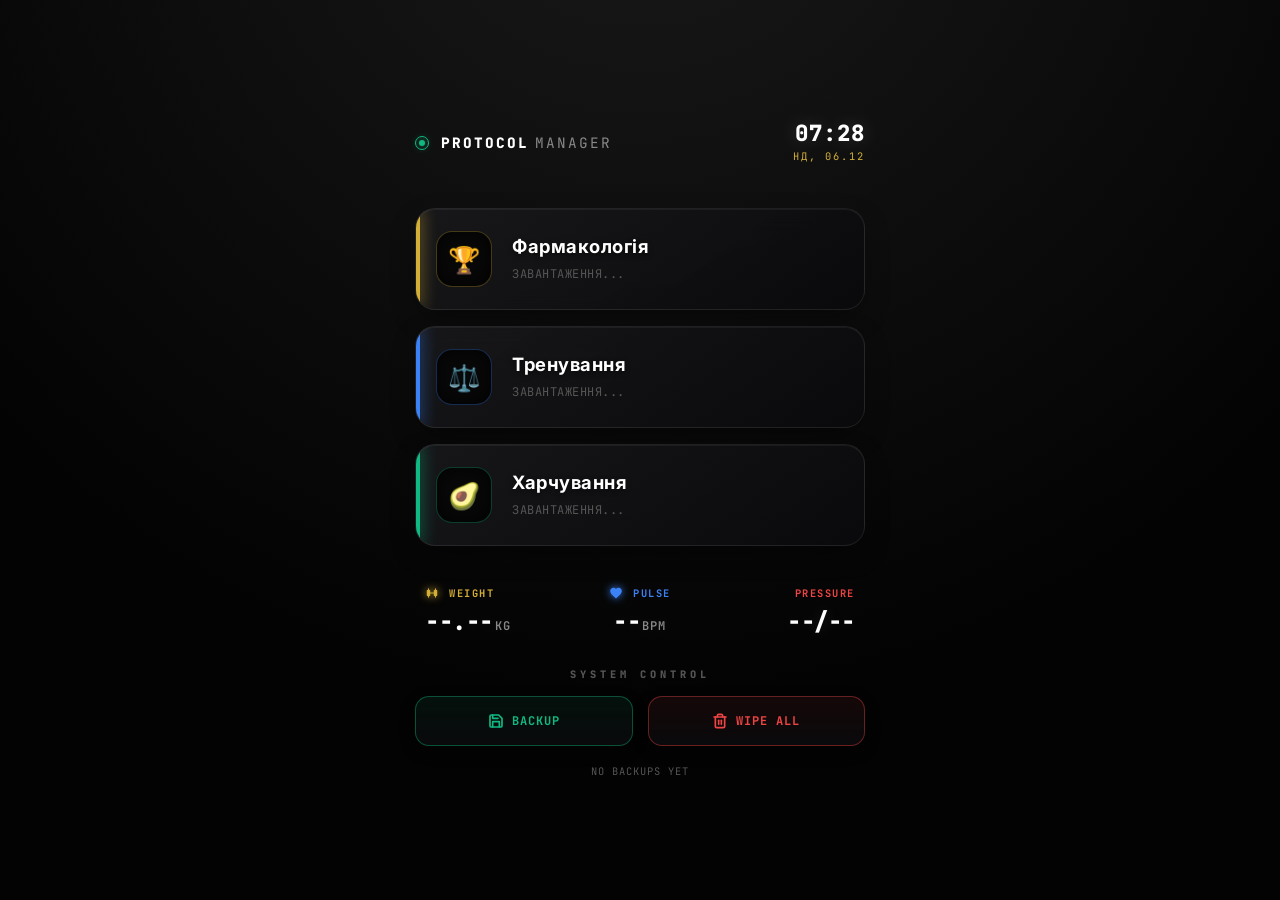
==== commit e1f61fb2: "Update index.html" ====
--- a/index.html
+++ b/index.html
@@ -325,13 +325,9 @@
         }
 
         async function populateSmartCards() {
-            // ДОДАНО: Спочатку підключаємося до нової бази IndexedDB
-            if (typeof Utils.initDB === 'function') await Utils.initDB();
-
             // 1. Фармакологія
             try {
-                // ВИПРАВЛЕНО: Використовуємо loadAsync замість load
-                const ph = (typeof Utils.loadAsync === 'function') ? await Utils.loadAsync('gold_protocol', null) : Utils.load('gold_protocol', null);
+                const ph = await Utils.load('gold_protocol', null);
                 const el = document.getElementById('data-pharm');
                 if (ph && ph.schedule && ph.startDate) {
                     const startDate = new Date(ph.startDate); const now = new Date();
@@ -352,7 +348,7 @@
                 }
             } catch(e){ console.error(e); }
 
-            // 2. Життєві показники (залишається як було, бо GlobalVitals працює з LocalStorage)
+            // 2. Життєві показники
             try {
                 const vitalsData = await GlobalVitals.getAll();
                 if (vitalsData && Object.keys(vitalsData).length > 0) {
@@ -376,8 +372,7 @@
 
             // 3. Тренування
             try {
-                // ВИПРАВЛЕНО: Використовуємо loadAsync замість load
-                const tr = (typeof Utils.loadAsync === 'function') ? await Utils.loadAsync('training_protocol', null) : Utils.load('training_protocol', null);
+                const tr = await Utils.load('training_protocol', null);
                 const el = document.getElementById('data-train');
                 if (tr && tr.weeks && tr.weeks.length > 0) {
                     const lastWeek = tr.weeks[tr.weeks.length - 1]; 
@@ -391,8 +386,7 @@
 
             // 4. Харчування
             try {
-                // ВИПРАВЛЕНО: Використовуємо loadAsync замість load
-                const nu = (typeof Utils.loadAsync === 'function') ? await Utils.loadAsync('protocol_sys_plus_days', null) : Utils.load('protocol_sys_plus_days', null);
+                const nu = await Utils.load('protocol_sys_plus_days', null);
                 const el = document.getElementById('data-nutri');
                 if (nu && nu.days && nu.days.length > 0) {
                     const bank = nu.bank || {}; 
@@ -401,11 +395,13 @@
                     let trainDay = null;
                     let restDay = null;
 
+                    // 1. Спочатку шукаємо дні, які ти закріпив вручну
                     if (nu.hub) {
                         trainDay = nu.days.find(d => d.id === nu.hub.train);
                         restDay = nu.days.find(d => d.id === nu.hub.rest);
                     }
 
+                    // 2. Якщо вручну не закріплено - шукаємо за ключовими словами (стара логіка для страховки)
                     if (!trainDay && (!nu.hub || !nu.hub.train)) {
                         const findDay = (keywords) => nu.days.find(d => keywords.some(kw => d.name.toLowerCase().includes(kw)));
                         trainDay = findDay(['трен', 'train', 'робоч', 'важк']) || nu.days[0];
@@ -414,11 +410,13 @@
                         const findDay = (keywords) => nu.days.find(d => keywords.some(kw => d.name.toLowerCase().includes(kw)));
                         restDay = findDay(['відпоч', 'рест', 'rest', 'off', 'вихідн']) || (nu.days.length > 1 ? nu.days[1] : null);
                         
+                        // Захист від дублювання, якщо програма знайшла один і той самий день
                         if (restDay && trainDay && trainDay.id === restDay.id && nu.days.length > 1) {
                             restDay = nu.days.find(d => d.id !== trainDay.id);
                         }
                     }
 
+                    // Рендеримо дані
                     if (trainDay) {
                         const d1 = getDayMacros(trainDay, bank);
                         if(d1.kcal > 0) htmlContent += `<div class="data-row"><span class="data-lbl" style="color:var(--green)">[T]</span> <span class="data-hl">${d1.kcal}</span> <span class="data-lbl">KCAL</span> <span class="data-lbl" style="margin-left:auto">Б${d1.p} Ж${d1.f} В${d1.c}</span></div>`;
@@ -438,13 +436,13 @@
             } catch(e){ console.error(e); }
         }
 
-        // Список ключів для повного бекапу системи
+        // ДОДАНО: 'protocol_global_vitals' для збереження історії тиску/ваги
         const APP_KEYS = ['gold_protocol', 'training_protocol', 'protocol_sys_plus_days', 'protocol_global_vitals'];
 
         async function CreateRestorePoint() {
             const msg = `Створити ФІЗИЧНУ резервну копію (Export)?<br><br>
                          <span style="display:block; border-left: 2px solid var(--gold); padding-left: 10px; margin-top: 10px; text-align: left; font-size: 0.85rem; color: var(--text-dim);">
-                            Усі дані (тренування, фарма, харчування, вітали) будуть зібрані в один файл.
+                            Усі ваші дані (тренування, фарма, харчування, вітали) будуть зібрані в один файл та завантажені на пристрій.
                          </span>`;
             const confirmed = await Modal.confirm(msg, "ЕКСПОРТ БАЗИ ДАНИХ", "gold");
             if(!confirmed) return; 
@@ -457,37 +455,31 @@
 
             let hasData = false;
 
-            // Підключаємося до бази перед зчитуванням
-            if (typeof Utils.initDB === 'function') await Utils.initDB();
-
+            // Збираємо всі дані з усіх модулів
             for (const k of APP_KEYS) {
-                        if (imported.data[k]) {
-                            // КРИТИЧНИЙ ФІКС: Вітали завжди повертаємо в швидкий LocalStorage
-                            if (k === 'protocol_global_vitals') {
-                                Utils.save(k, imported.data[k]);
-                            } 
-                            // Все інше (важкі масиви) - в IndexedDB
-                            else if (typeof Utils.saveAsync === 'function') {
-                                await Utils.saveAsync(k, imported.data[k]);
-                            } else {
-                                Utils.save(k, imported.data[k]); 
-                            }
-                        }
-                    }
+                const d = await Utils.load(k, null);
+                if(d) { 
+                    fullBackup.data[k] = d;
+                    hasData = true;
+                }
+            }
 
             if(!hasData) {
-                await Modal.alert("Система порожня. Немає даних для експорту.", "ПОМИЛКА", "gold");
+                await Modal.alert("Система пуста. Немає даних для експорту.", "ПОМИЛКА", "gold");
                 return;
             }
 
+            // Генеруємо ім'я файлу
             const dateStr = new Date().toLocaleDateString('uk-UA').replace(/\./g, '_');
-            const filename = `PROTOCOL_OS_FULL_BACKUP_${dateStr}.json`;
-
+            const filename = `PROTOCOL_OS_BACKUP_${dateStr}.json`;
+
+            // Фізичне завантаження на пристрій
             const blob = new Blob([JSON.stringify(fullBackup, null, 2)], { type: 'application/json' });
             const url = URL.createObjectURL(blob);
             const a = document.createElement('a');
             a.style.display = 'none';
-            a.href = url; a.download = filename; 
+            a.href = url; 
+            a.download = filename; 
             document.body.appendChild(a);
             a.click();
             
@@ -496,10 +488,38 @@
                 URL.revokeObjectURL(url);
             }, 150);
 
+            // Оновлюємо мітку в Хабі
             localStorage.setItem('backup_timestamp', new Date().toLocaleString('uk-UA'));
             updateBackupLabel();
             
-            await Modal.alert("Бекап створено успішно!", "ГОТОВО", "green");
+            await Modal.alert("Файл успішно завантажено. Зберігайте його в надійному місці (iCloud/Google Drive/PC).", "BACKUP СТВОРЕНО", "green");
+        }
+
+        function updateBackupLabel() {
+            const ts = localStorage.getItem('backup_timestamp');
+            const el = document.getElementById('last-backup');
+            if(ts) { el.innerText = "LAST EXPORT: " + ts; el.style.color = "var(--green)"; } 
+            else { el.innerText = "NO BACKUPS YET"; el.style.color = "var(--text-dark)"; }
+        }
+
+        async function SystemReset() {
+            // ФІКС: Прямі синхронні кнопки в HTML модалки для обходу блокування iOS
+            const promptText = `
+                <div style="margin-bottom: 18px; font-weight: 500; font-size: 1.05rem;">Оберіть дію:</div>
+                <div style="display: flex; flex-direction: column; gap: 10px;">
+                    <button onclick="document.getElementById('sys-restore-file').click(); Modal.handleCancel();" style="background: rgba(212,175,55,0.1); border: 1px solid var(--gold); color: var(--gold); padding: 12px; border-radius: 8px; font-weight: 800; cursor: pointer; text-transform: uppercase;">📥 ІМПОРТ З ФАЙЛУ (.json)</button>
+                    <button onclick="Modal.handleOK()" style="background: rgba(239,68,68,0.1); border: 1px solid var(--red); color: var(--red); padding: 12px; border-radius: 8px; font-weight: 800; cursor: pointer; text-transform: uppercase;">🗑 ВИДАЛИТИ ВСІ ДАНІ</button>
+                </div>
+            `;
+            
+            // Використовуємо confirm, кнопка "ОК" тригерить видалення, кнопка "Імпорт" перехоплює на себе клік по інпуту
+            const confirmedWipe = await Modal.confirm(promptText, "СИСТЕМНИЙ ЗАПИТ", "red");
+            
+            if (confirmedWipe) {
+                if (await Modal.confirm("ОСТАТОЧНЕ ВИДАЛЕННЯ.<br><br><span style='color:var(--red); font-weight:bold'>Відновити дані буде НЕМОЖЛИВО без фізичного файлу бекапу.</span><br><br>Ви точно впевнені?", "⚠ WIPE ALL ⚠", "red")) {
+                    FullWipe();
+                }
+            }
         }
 
         async function HandleRestore(inputElement) {
@@ -509,55 +529,32 @@
             reader.onload = async (event) => {
                 try {
                     const imported = JSON.parse(event.target.result);
-                    if (!imported.data) throw new Error("Невірний формат бекапу.");
+                    if (!imported.data) throw new Error("Невірний формат. Очікується файл бекапу Protocol OS.");
                     
-                    if (typeof Utils.initDB === 'function') await Utils.initDB();
-                    
+                    // Записуємо імпортовані дані назад у пам'ять
                     for (const k of APP_KEYS) {
                         if (imported.data[k]) {
-                            // КРИТИЧНИЙ ФІКС: Пишемо асинхронно у правильне сховище
-                            if (typeof Utils.saveAsync === 'function') {
-                                await Utils.saveAsync(k, imported.data[k]);
-                            } else {
-                                Utils.save(k, imported.data[k]); 
-                            }
+                            Utils.save(k, imported.data[k]); 
                         }
                     }
-                    await Modal.alert("Дані успішно відновлені!", "ВІДНОВЛЕНО", "green");
+                    await Modal.alert("Систему успішно відновлено з файлу!", "ВІДНОВЛЕНО", "green");
                     location.reload();
                 } catch (err) {
-                    await Modal.alert("Помилка файлу: " + err.message, "ПОМИЛКА", "red");
+                    await Modal.alert("Помилка імпорту: " + err.message, "ПОМИЛКА", "red");
                 }
             };
             reader.readAsText(file);
-            inputElement.value = ''; 
-        }
-
-        async function SystemReset() {
-            const promptText = `
-                <div style="margin-bottom: 18px; font-weight: 500; font-size: 1.05rem;">Оберіть дію:</div>
-                <div style="display: flex; flex-direction: column; gap: 10px;">
-                    <button onclick="document.getElementById('sys-restore-file').click(); Modal.handleCancel();" style="background: rgba(212,175,55,0.1); border: 1px solid var(--gold); color: var(--gold); padding: 12px; border-radius: 8px; font-weight: 800; cursor: pointer; text-transform: uppercase;">📥 ІМПОРТ З ФАЙЛУ (.json)</button>
-                    <button onclick="Modal.handleOK()" style="background: rgba(239,68,68,0.1); border: 1px solid var(--red); color: var(--red); padding: 12px; border-radius: 8px; font-weight: 800; cursor: pointer; text-transform: uppercase;">🗑 ВИДАЛИТИ ВСІ ДАНІ</button>
-                </div>
-            `;
-            
-            const confirmedWipe = await Modal.confirm(promptText, "СИСТЕМНИЙ ЗАПИТ", "red");
-            
-            if (confirmedWipe) {
-                if (await Modal.confirm("ОСТАТОЧНЕ ВИДАЛЕННЯ.<br><br><span style='color:var(--red); font-weight:bold'>Це неможливо скасувати.</span><br>Ви впевнені?", "⚠ WIPE ALL ⚠", "red")) {
-                    FullWipe();
-                }
-            }
-        }
-
+            inputElement.value = ''; // Скидаємо інпут для можливості повторного вибору
+        }
+
+        // ФІКС: Повертаємо випадково видалену функцію очищення
         async function FullWipe() { 
             localStorage.clear(); 
-            // Видаляємо всі бази даних (і нову загальну, і стару для фото)
-            try { indexedDB.deleteDatabase('ProtocolCoreDB'); } catch(e) {} 
+            try { indexedDB.deleteDatabase('ProtocolOS_DB'); } catch(e) {}
             try { indexedDB.deleteDatabase('GoldProtocolDB'); } catch(e) {}
             location.reload(); 
         }
+
         window.onload = () => {
             updateClock();
             updateBackupLabel();
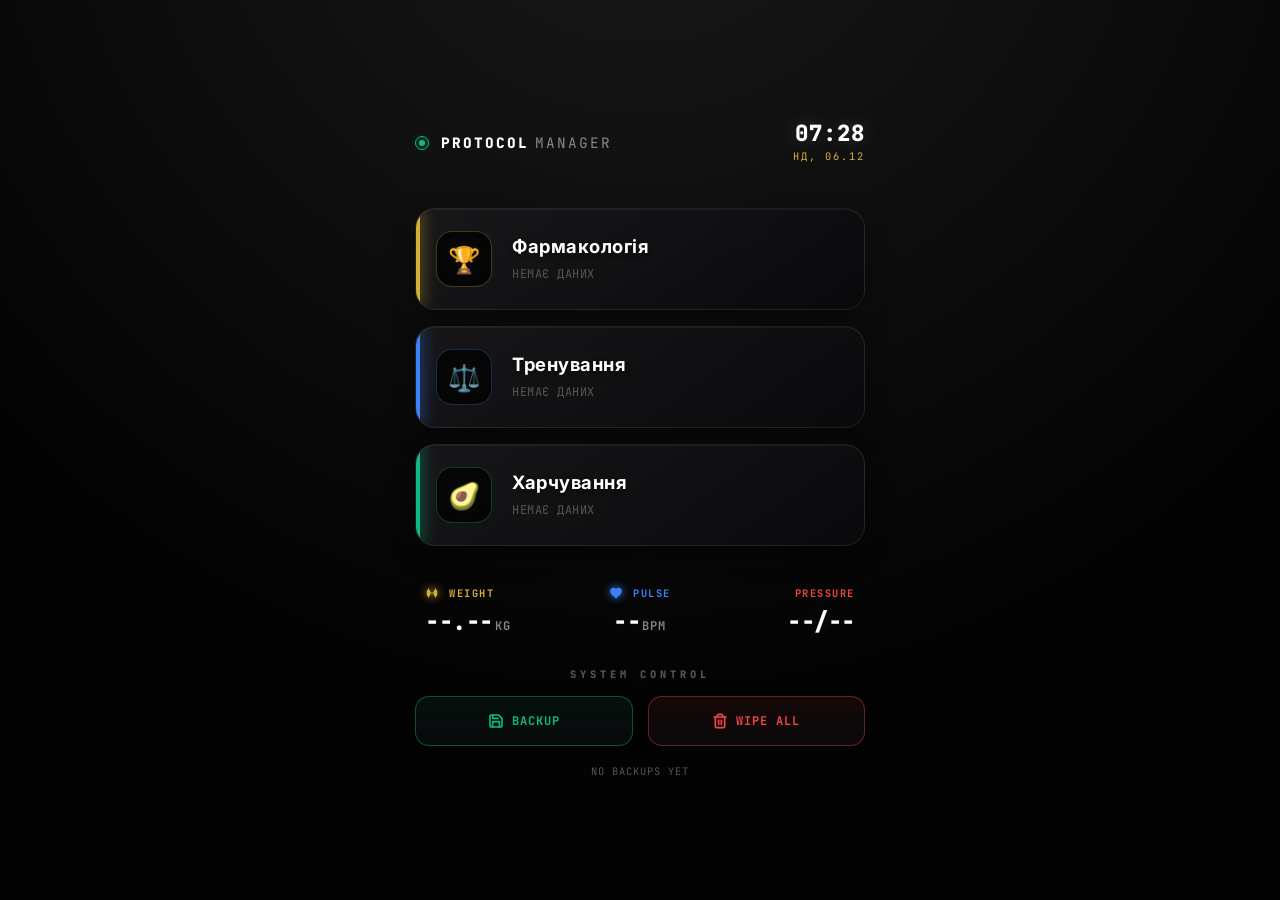
==== commit 925e3cac: "Update index.html" ====
--- a/index.html
+++ b/index.html
@@ -375,14 +375,37 @@
                 const tr = await Utils.load('training_protocol', null);
                 const el = document.getElementById('data-train');
                 if (tr && tr.weeks && tr.weeks.length > 0) {
-                    const lastWeek = tr.weeks[tr.weeks.length - 1]; 
+                    // Визначаємо поточний тиждень за датою (так само як у самому додатку Тренувань)
+                    let currentTrainWeek = 1;
+                    if (tr.startDate) {
+                        const startDate = new Date(tr.startDate); 
+                        const now = new Date();
+                        const day = startDate.getDay(); 
+                        const diff = startDate.getDate() - day + (day === 0 ? -6 : 1);
+                        const startMonday = new Date(startDate.setDate(diff)); 
+                        startMonday.setHours(0,0,0,0);
+                        const diffTime = now.getTime() - startMonday.getTime();
+                        currentTrainWeek = Math.floor(diffTime / (1000 * 60 * 60 * 24 * 7)) + 1;
+                        if (currentTrainWeek < 1) currentTrainWeek = 1;
+                    }
+                    
+                    // Шукаємо актуальний тиждень у збереженій базі
+                    let activeWeek = tr.weeks.find(w => w.num === currentTrainWeek && w.prog === tr.currentProgram);
+                    
+                    // Якщо актуального ще немає, показуємо останній існуючий
+                    if (!activeWeek) {
+                        const progWeeks = tr.weeks.filter(w => w.prog === tr.currentProgram);
+                        activeWeek = progWeeks.length > 0 ? progWeeks[progWeeks.length - 1] : tr.weeks[tr.weeks.length - 1];
+                    }
+
                     const progName = tr.currentProgram === 'arms' ? 'РУКИ' : 'ЗБАЛАНСОВАНА';
-                    const typeName = lastWeek.type === 'mass' ? 'МАСА' : 'СУШКА';
-                    if(el) el.innerHTML = `<div class="data-row"><span class="data-lbl">ПЛАН:</span> <span class="data-hl" style="color:var(--blue)">${progName}</span></div><div class="data-row"><span class="data-lbl">ЕТАП:</span> <span class="data-hl">${typeName} (W${lastWeek.num})</span></div>`;
+                    const typeName = activeWeek.type === 'mass' ? 'МАСА' : 'СУШКА';
+                    
+                    if(el) el.innerHTML = `<div class="data-row"><span class="data-lbl">ПЛАН:</span> <span class="data-hl" style="color:var(--blue)">${progName}</span></div><div class="data-row"><span class="data-lbl">ЕТАП:</span> <span class="data-hl">${typeName} (W${activeWeek.num})</span></div>`;
                 } else if (el) {
                     el.innerHTML = `<span class="data-lbl">НЕМАЄ ДАНИХ</span>`;
                 }
-            } catch(e){}
+            } catch(e){ console.error(e); }
 
             // 4. Харчування
             try {
--- a/assets/style.css
+++ b/assets/style.css
@@ -278,7 +278,6 @@
     box-shadow: none !important;
 }
 
-#protocol-modal-footer.dual-btn { grid-template-columns: 1fr 1fr !important; }
 
 /* Фікс однакового розміру кнопок у модалці */
 #protocol-modal-footer.dual-btn { grid-template-columns: 1fr 1fr !important; }
